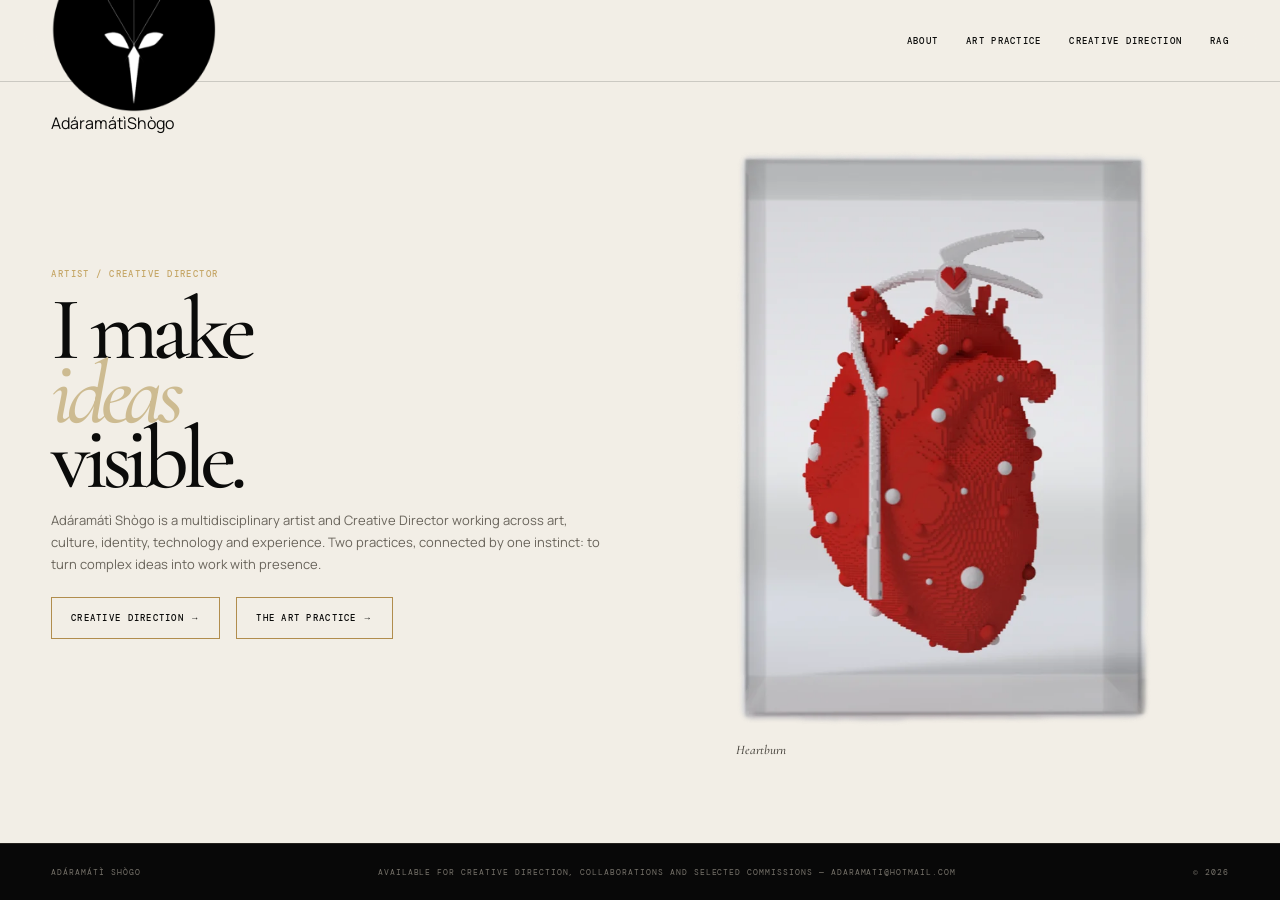
==== index.html @ a0c3c205 "Home page: title/meta word order, footer CTA with real email - Title and meta description now lead w" ====
<!doctype html>
<html lang="en">
<head>
<meta charset="utf-8" />
<meta name="viewport" content="width=device-width,initial-scale=1" />
<title>Adáramátì Shògo — Creative Director &amp; Multidisciplinary Artist</title>
<meta name="description" content="Adáramátì Shògo is a Creative Director and multidisciplinary artist working across art, culture, identity, technology and experience. Explore creative direction and the art practice." />
<meta name="theme-color" content="#f2eee6" />
<link rel="icon" type="image/png" href="images/mark-round.png" />
<link rel="stylesheet" href="shared.css" />
<style>
html,body{height:100%}
body{overflow:hidden;display:flex;flex-direction:column}
main{flex:1;display:flex;padding-top:82px;min-height:0}
.hero{flex:1;padding:0 0 2vh;display:grid;grid-template-columns:1.15fr .85fr;align-items:center;min-height:0}
.copy{padding:0 var(--pad)}
.gold{color:#c6a768}
h1{font:500 clamp(52px,7vw,120px)/.72 "Cormorant Garamond";letter-spacing:-.07em;margin:18px 0}
h1 em{font-style:italic;color:#cdbb91}
.intro{max-width:560px;color:#69645b;font-size:13px;line-height:1.7}
.actions{display:flex;gap:16px;margin-top:22px}
.art{padding:0 4vw 0 0;display:flex;flex-direction:column;align-items:flex-start;justify-content:center;height:100%}
.art img{width:auto;height:auto;max-width:100%;max-height:64vh;display:block}
.art-caption{margin-top:16px}
.art-caption .title{display:block;font:500 13px "Cormorant Garamond";font-style:italic;color:#4a463f}
footer{flex-shrink:0}
@media(max-width:750px){
html,body{height:auto}
body{overflow:visible}
main{flex:none;display:block;padding-top:70px;min-height:0}
.hero{flex:none;display:block;padding:4vh 0;min-height:0}
.art{order:-1;padding:3vh 12vw 0;align-items:center;height:auto;display:flex}
.art-caption{text-align:center}
.art img{max-height:38vh}
.actions{flex-wrap:wrap}
footer{flex-shrink:unset}
}
</style>
</head>
<body>

<header>
<div class="container nav">
<a class="brand" href="index.html">
<img src="images/mark-round.png" alt="" />
<span class="brand-text"><span>Adáramátì</span><span>Shògo</span></span>
</a>
<input type="checkbox" id="nav-toggle" class="nav-toggle" />
<label for="nav-toggle" class="nav-burger" aria-label="Menu"><span></span><span></span><span></span></label>
<nav>
<a href="about.html">About</a>
<a href="art.html">Art Practice</a>
<a href="creative-direction.html">Creative Direction</a>
<a href="https://arcv.art" target="_blank" rel="noopener">RAG</a>
</nav>
</div>
</header>

<main>
<section class="hero">
<div class="copy">
<div class="mono gold">Artist / Creative Director</div>
<h1>I make<br><em>ideas</em><br>visible.</h1>
<p class="intro">Adáramátì Shògo is a multidisciplinary artist and Creative Director working across art, culture, identity, technology and experience. Two practices, connected by one instinct: to turn complex ideas into work with presence.</p>
<div class="actions">
<a class="button" href="creative-direction.html">Creative Direction →</a>
<a class="button" href="art.html">The Art Practice →</a>
</div>
</div>
<div class="art">
<img src="images/heartburn.webp" alt="Heartburn" />
<div class="art-caption">
<span class="title">Heartburn</span>
</div>
</div>
</section>
</main>

<footer>
<div class="container foot">
<span>Adáramátì Shògo</span>
<span>Available for creative direction, collaborations and selected commissions — <a href="mailto:adaramati@hotmail.com">adaramati@hotmail.com</a></span>
<span>© 2026</span>
</div>
</footer>

</body>
</html>
---- shared.css ----
@import url('https://fonts.googleapis.com/css2?family=Cormorant+Garamond:wght@400;500;600&family=DM+Mono:wght@400;500&family=Manrope:wght@400;500;600&display=swap');
:root{--b:#080808;--p:#f2eee6;--g:#b18d4d;--m:#858078;--line:rgba(255,255,255,.16);--dark:#11110f;--pad:clamp(18px,4vw,68px)}

*{box-sizing:border-box}
html{scroll-behavior:smooth}
body{margin:0;background:var(--p);color:#0b0b0a;font-family:Manrope,Arial,sans-serif}
a{color:inherit;text-decoration:none}
img{max-width:100%;display:block}
.mono{font:500 9px DM Mono,monospace;letter-spacing:.16em;text-transform:uppercase}
.container{width:min(1540px,100%);margin:auto;padding:0 var(--pad)}

header{height:82px;position:fixed;z-index:20;top:0;left:0;right:0;background:rgba(242,238,230,.88);backdrop-filter:blur(18px);border-bottom:1px solid rgba(0,0,0,.16)}
.nav{height:100%;display:flex;align-items:center;justify-content:space-between}
.brand{width:165px}
.brand img{width:100%}
nav{display:flex;gap:28px;align-items:center}
nav a{font:500 9px DM Mono;letter-spacing:.14em;text-transform:uppercase}
nav a:hover{color:var(--g)}
.active{border-bottom:1px solid var(--g);padding-bottom:5px}

.nav-toggle{position:absolute;opacity:0;pointer-events:none}
.nav-burger{display:none;flex-direction:column;gap:5px;cursor:pointer;width:24px;padding:8px 0}
.nav-burger span{display:block;height:1.5px;width:100%;background:#141310;transition:transform 220ms cubic-bezier(.23,1,.32,1),opacity 220ms cubic-bezier(.23,1,.32,1)}
.nav-toggle:checked ~ .nav-burger span:nth-child(1){transform:translateY(6.5px) rotate(45deg)}
.nav-toggle:checked ~ .nav-burger span:nth-child(2){opacity:0}
.nav-toggle:checked ~ .nav-burger span:nth-child(3){transform:translateY(-6.5px) rotate(-45deg)}

.serif{font-family:"Cormorant Garamond",Georgia,serif}
.button{display:inline-block;border:1px solid var(--g);padding:14px 19px;font:500 9px DM Mono;letter-spacing:.14em;text-transform:uppercase;transition:background 200ms cubic-bezier(.23,1,.32,1),color 200ms cubic-bezier(.23,1,.32,1),transform 160ms cubic-bezier(.23,1,.32,1)}
.button:hover{background:var(--g);color:#090909}
.button:active{transform:scale(.97)}

footer{background:#080808;color:#77736b;border-top:1px solid #24221e;padding:23px 0}
.foot{display:flex;justify-content:space-between;font:400 8px DM Mono;letter-spacing:.12em;text-transform:uppercase}

@media(max-width:750px){
.nav-burger{display:flex}
nav{
  position:fixed;top:82px;left:0;right:0;
  flex-direction:column;align-items:stretch;gap:0;
  background:rgba(242,238,230,.98);
  backdrop-filter:blur(18px);
  border-bottom:1px solid rgba(0,0,0,.16);
  max-height:0;overflow:hidden;
  transition:max-height 280ms cubic-bezier(.23,1,.32,1);
}
nav a{display:block;width:100%;padding:16px var(--pad);border-bottom:1px solid rgba(0,0,0,.08)}
.nav-toggle:checked ~ nav{max-height:320px}
.foot{flex-direction:column;gap:10px}
}

@media (prefers-reduced-motion: reduce) {
  html { scroll-behavior: auto; }
  * { transition-duration: 120ms !important; }
}
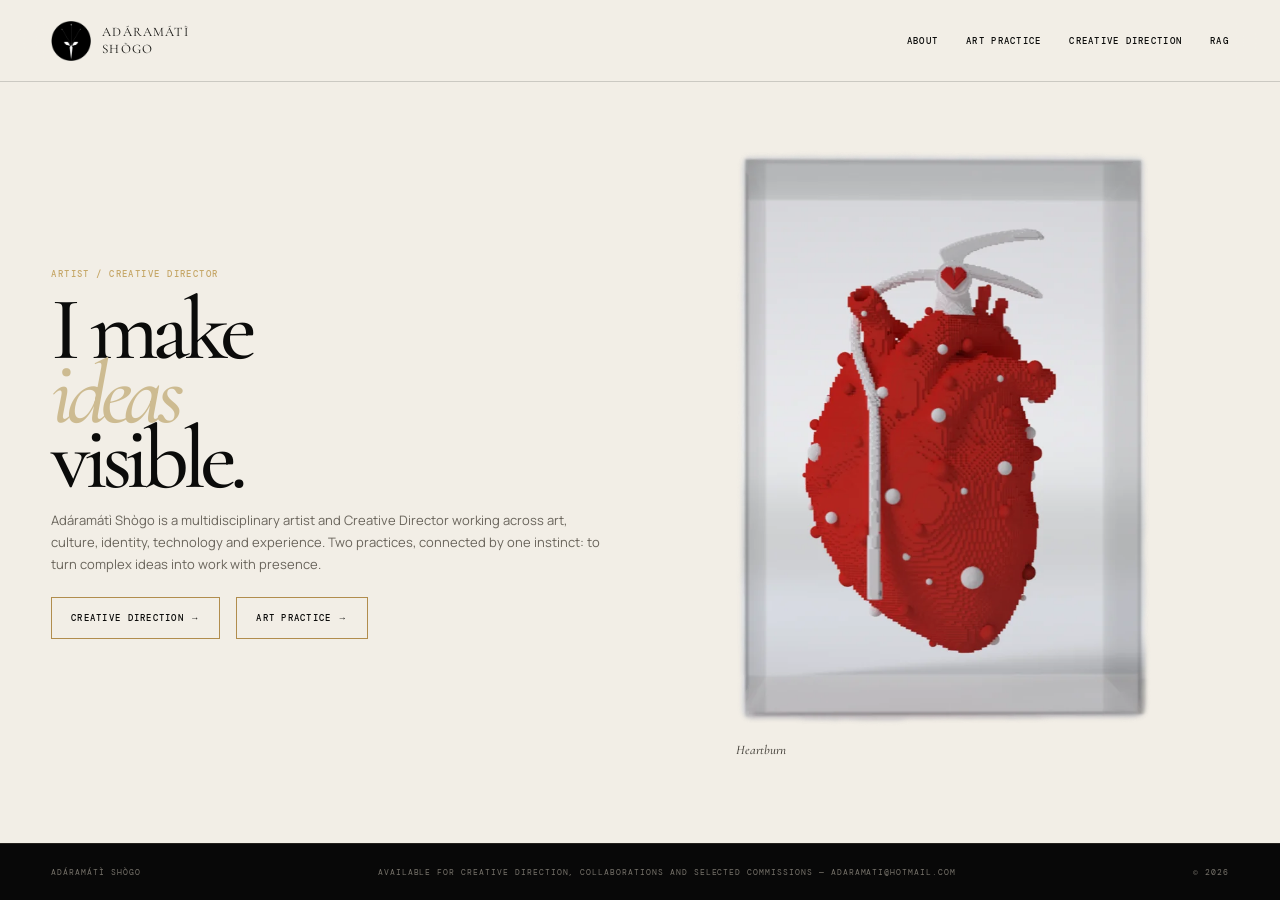
==== commit 281e25c8: "Fix real gaps flagged by an external site audit Verified each claim before acting; the audit's alt-t" ====
--- a/index.html
+++ b/index.html
@@ -64,7 +64,7 @@
 <p class="intro">Adáramátì Shògo is a multidisciplinary artist and Creative Director working across art, culture, identity, technology and experience. Two practices, connected by one instinct: to turn complex ideas into work with presence.</p>
 <div class="actions">
 <a class="button" href="creative-direction.html">Creative Direction →</a>
-<a class="button" href="art.html">The Art Practice →</a>
+<a class="button" href="art.html">Art Practice →</a>
 </div>
 </div>
 <div class="art">
--- a/shared.css
+++ b/shared.css
@@ -11,8 +11,10 @@
 
 header{height:82px;position:fixed;z-index:20;top:0;left:0;right:0;background:rgba(242,238,230,.88);backdrop-filter:blur(18px);border-bottom:1px solid rgba(0,0,0,.16)}
 .nav{height:100%;display:flex;align-items:center;justify-content:space-between}
-.brand{width:165px}
-.brand img{width:100%}
+.brand{display:flex;align-items:center;gap:11px}
+.brand img{width:40px;height:40px;flex-shrink:0}
+.brand-text{display:flex;flex-direction:column;justify-content:center;line-height:1.3;font-family:"Cormorant Garamond",Georgia,serif}
+.brand-text span{font-size:13px;letter-spacing:.09em;text-transform:uppercase;color:#141310}
 nav{display:flex;gap:28px;align-items:center}
 nav a{font:500 9px DM Mono;letter-spacing:.14em;text-transform:uppercase}
 nav a:hover{color:var(--g)}
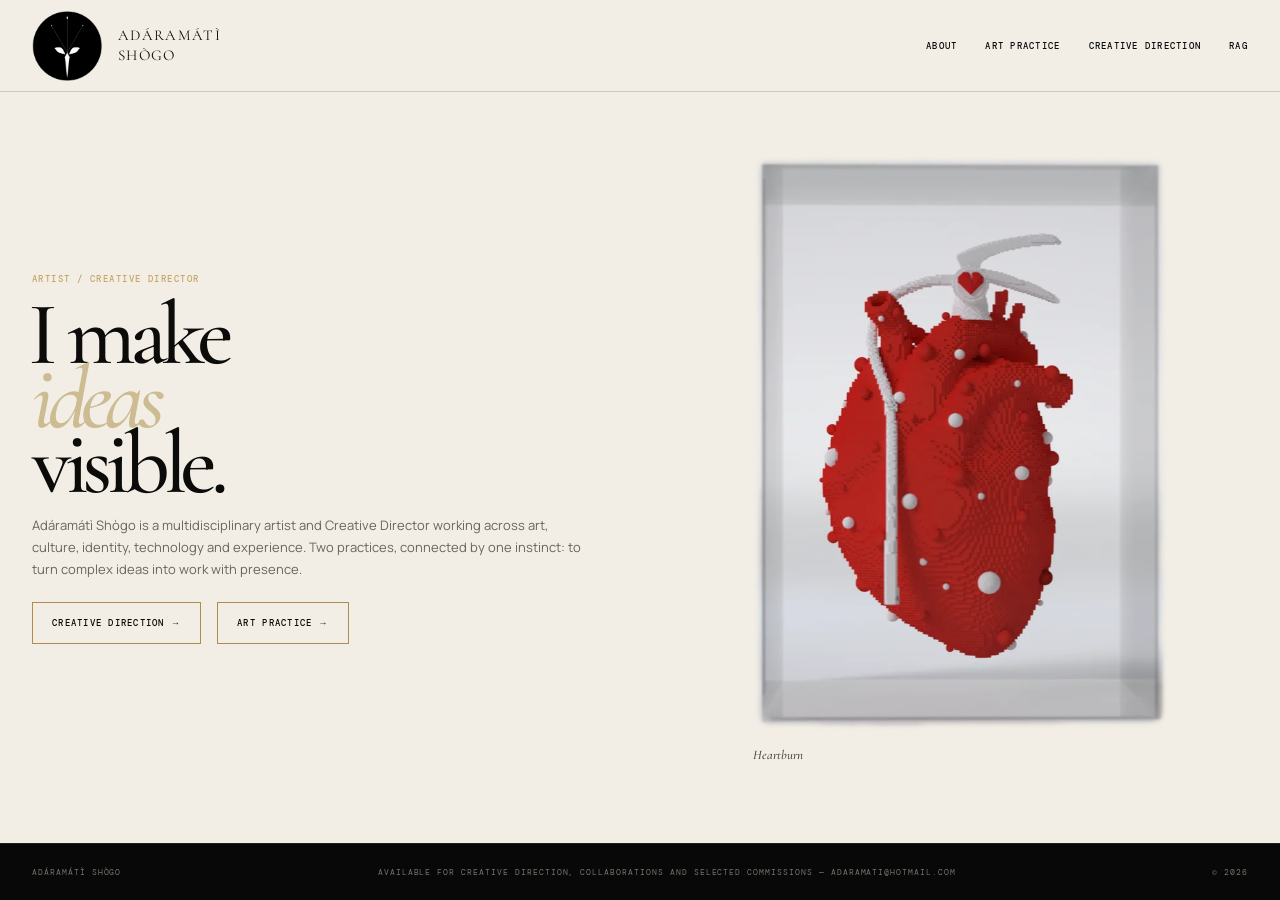
==== commit 79043efd: "Fix header/hero/footer container alignment, enlarge logo - One shared .container (1400px + 32px gutt" ====
--- a/index.html
+++ b/index.html
@@ -11,15 +11,14 @@
 <style>
 html,body{height:100%}
 body{overflow:hidden;display:flex;flex-direction:column}
-main{flex:1;display:flex;padding-top:82px;min-height:0}
-.hero{flex:1;padding:0 0 2vh;display:grid;grid-template-columns:1.15fr .85fr;align-items:center;min-height:0}
-.copy{padding:0 var(--pad)}
+main{flex:1;display:flex;padding-top:92px;min-height:0}
+.hero{flex:1;padding-bottom:2vh;display:grid;grid-template-columns:1.15fr .85fr;column-gap:4vw;align-items:center;min-height:0}
 .gold{color:#c6a768}
-h1{font:500 clamp(52px,7vw,120px)/.72 "Cormorant Garamond";letter-spacing:-.07em;margin:18px 0}
+h1{font:500 clamp(52px,7vw,120px)/.72 "Cormorant Garamond";letter-spacing:-.07em;margin:18px 0;text-indent:-.04em}
 h1 em{font-style:italic;color:#cdbb91}
 .intro{max-width:560px;color:#69645b;font-size:13px;line-height:1.7}
 .actions{display:flex;gap:16px;margin-top:22px}
-.art{padding:0 4vw 0 0;display:flex;flex-direction:column;align-items:flex-start;justify-content:center;height:100%}
+.art{display:flex;flex-direction:column;align-items:flex-start;justify-content:center;height:100%}
 .art img{width:auto;height:auto;max-width:100%;max-height:64vh;display:block}
 .art-caption{margin-top:16px}
 .art-caption .title{display:block;font:500 13px "Cormorant Garamond";font-style:italic;color:#4a463f}
@@ -27,9 +26,9 @@
 @media(max-width:750px){
 html,body{height:auto}
 body{overflow:visible}
-main{flex:none;display:block;padding-top:70px;min-height:0}
-.hero{flex:none;display:block;padding:4vh 0;min-height:0}
-.art{order:-1;padding:3vh 12vw 0;align-items:center;height:auto;display:flex}
+main{flex:none;display:block;padding-top:80px;min-height:0}
+.hero{flex:none;display:block;padding-block:4vh;min-height:0}
+.art{order:-1;padding-top:3vh;align-items:center;height:auto;display:flex}
 .art-caption{text-align:center}
 .art img{max-height:38vh}
 .actions{flex-wrap:wrap}
@@ -57,7 +56,7 @@
 </header>
 
 <main>
-<section class="hero">
+<section class="hero container">
 <div class="copy">
 <div class="mono gold">Artist / Creative Director</div>
 <h1>I make<br><em>ideas</em><br>visible.</h1>
--- a/shared.css
+++ b/shared.css
@@ -1,5 +1,5 @@
 @import url('https://fonts.googleapis.com/css2?family=Cormorant+Garamond:wght@400;500;600&family=DM+Mono:wght@400;500&family=Manrope:wght@400;500;600&display=swap');
-:root{--b:#080808;--p:#f2eee6;--g:#b18d4d;--m:#858078;--line:rgba(255,255,255,.16);--dark:#11110f;--pad:clamp(18px,4vw,68px)}
+:root{--b:#080808;--p:#f2eee6;--g:#b18d4d;--m:#858078;--line:rgba(255,255,255,.16);--dark:#11110f;--pad:clamp(18px,4vw,68px);--container:1400px;--gutter:32px}
 
 *{box-sizing:border-box}
 html{scroll-behavior:smooth}
@@ -7,14 +7,14 @@
 a{color:inherit;text-decoration:none}
 img{max-width:100%;display:block}
 .mono{font:500 9px DM Mono,monospace;letter-spacing:.16em;text-transform:uppercase}
-.container{width:min(1540px,100%);margin:auto;padding:0 var(--pad)}
+.container{width:100%;max-width:calc(var(--container) + var(--gutter) * 2);margin-inline:auto;padding-inline:var(--gutter)}
 
-header{height:82px;position:fixed;z-index:20;top:0;left:0;right:0;background:rgba(242,238,230,.88);backdrop-filter:blur(18px);border-bottom:1px solid rgba(0,0,0,.16)}
+header{height:92px;position:fixed;z-index:20;top:0;left:0;right:0;background:rgba(242,238,230,.88);backdrop-filter:blur(18px);border-bottom:1px solid rgba(0,0,0,.16)}
 .nav{height:100%;display:flex;align-items:center;justify-content:space-between}
-.brand{display:flex;align-items:center;gap:11px}
-.brand img{width:40px;height:40px;flex-shrink:0}
+.brand{display:flex;align-items:center;gap:16px}
+.brand img{width:70px;height:70px;flex-shrink:0}
 .brand-text{display:flex;flex-direction:column;justify-content:center;line-height:1.3;font-family:"Cormorant Garamond",Georgia,serif}
-.brand-text span{font-size:13px;letter-spacing:.09em;text-transform:uppercase;color:#141310}
+.brand-text span{font-size:15px;letter-spacing:.09em;text-transform:uppercase;color:#141310}
 nav{display:flex;gap:28px;align-items:center}
 nav a{font:500 9px DM Mono;letter-spacing:.14em;text-transform:uppercase}
 nav a:hover{color:var(--g)}
@@ -38,7 +38,7 @@
 @media(max-width:750px){
 .nav-burger{display:flex}
 nav{
-  position:fixed;top:82px;left:0;right:0;
+  position:fixed;top:92px;left:0;right:0;
   flex-direction:column;align-items:stretch;gap:0;
   background:rgba(242,238,230,.98);
   backdrop-filter:blur(18px);
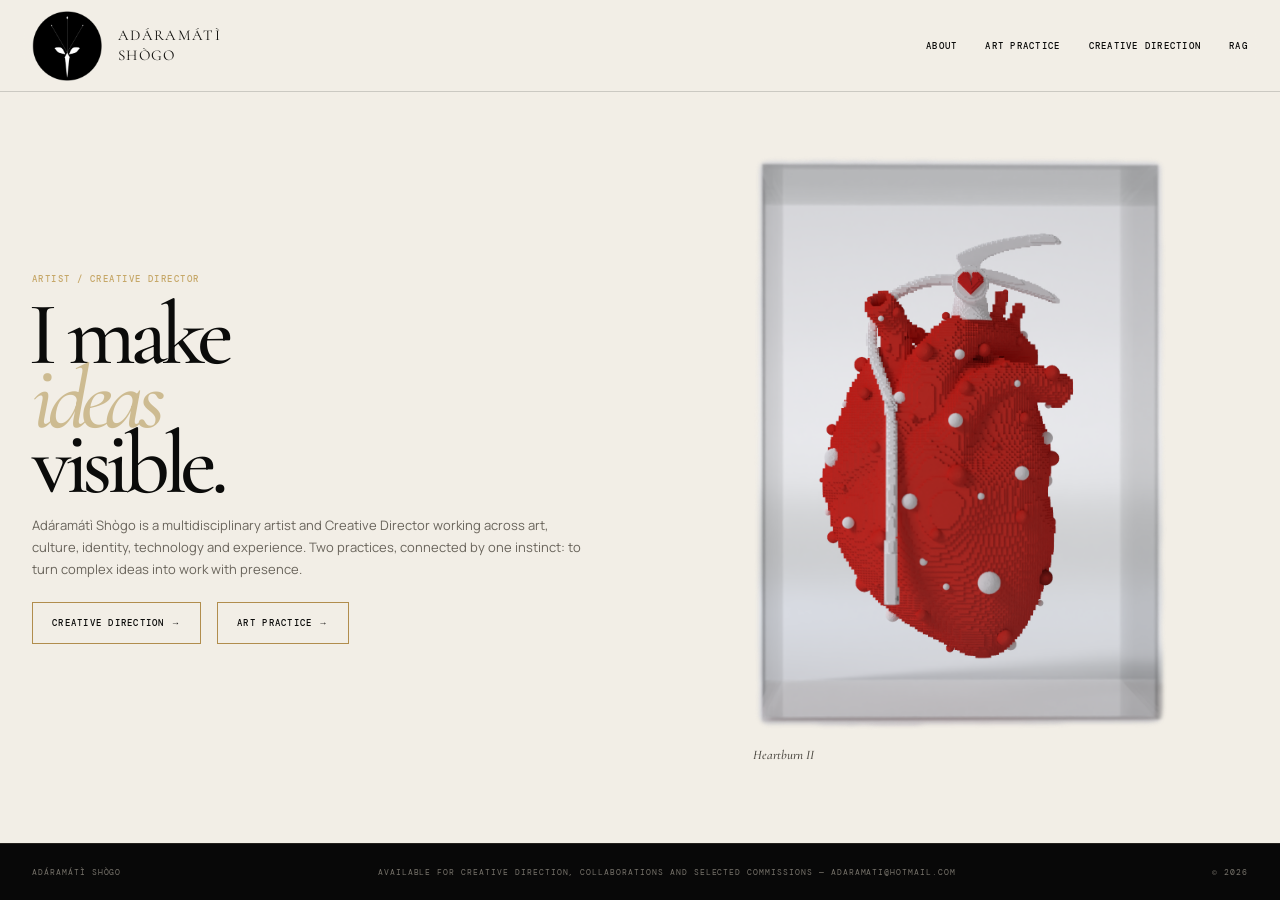
==== commit b323a9c4: "Art page: swap in real works, add client logos to Creative Direction - Art page: remove The Wager, r" ====
--- a/index.html
+++ b/index.html
@@ -67,9 +67,9 @@
 </div>
 </div>
 <div class="art">
-<img src="images/heartburn.webp" alt="Heartburn" />
+<img src="images/heartburn-ii-sculpture.png" alt="Heartburn II, resin sculpture" />
 <div class="art-caption">
-<span class="title">Heartburn</span>
+<span class="title">Heartburn II</span>
 </div>
 </div>
 </section>
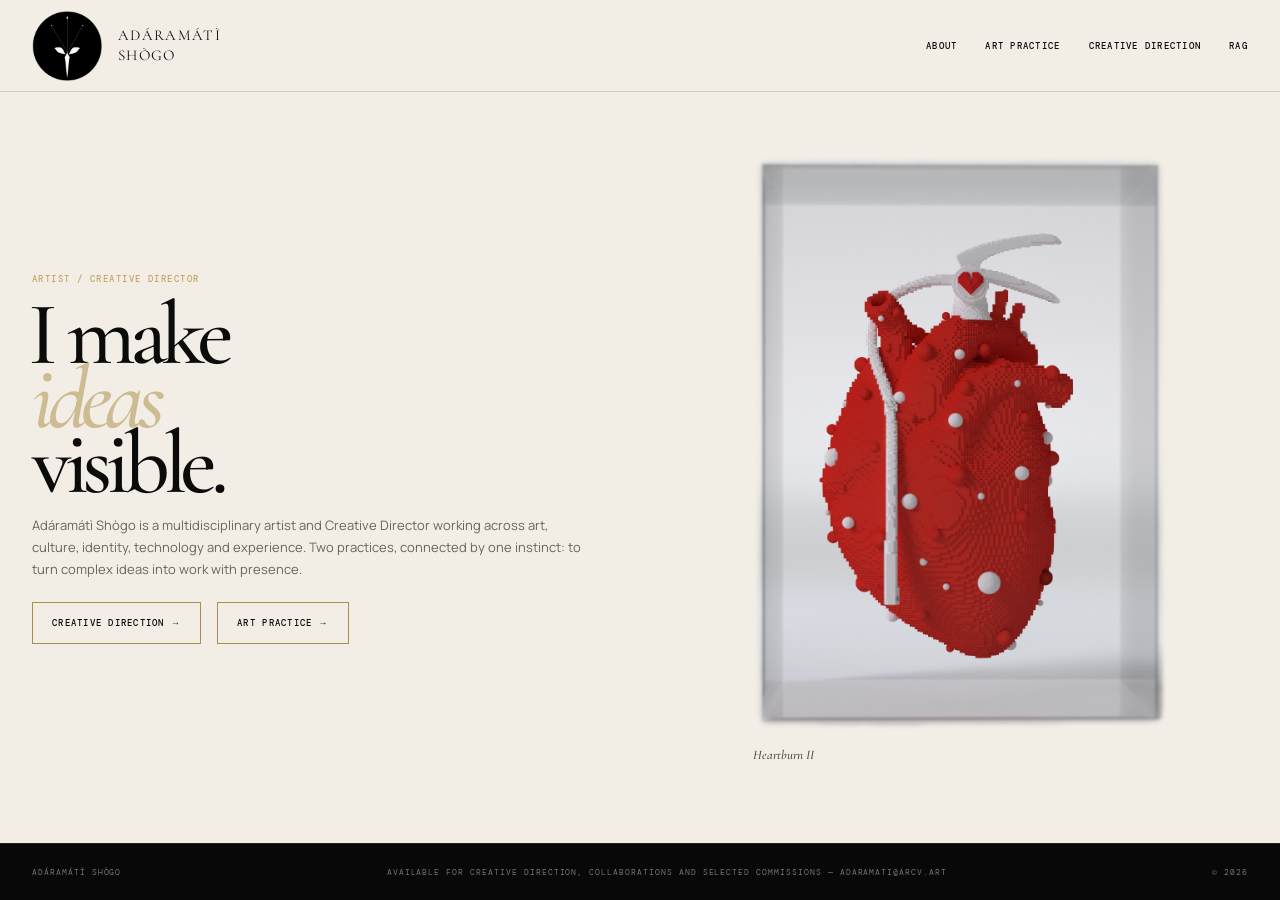
==== commit 7d67c90a: "Switch contact email to adaramati@arcv.art site-wide Replaces adaramati@hotmail.com in every mailto " ====
--- a/index.html
+++ b/index.html
@@ -13,7 +13,6 @@
 body{overflow:hidden;display:flex;flex-direction:column}
 main{flex:1;display:flex;padding-top:92px;min-height:0}
 .hero{flex:1;padding-bottom:2vh;display:grid;grid-template-columns:1.15fr .85fr;column-gap:4vw;align-items:center;min-height:0}
-.gold{color:#c6a768}
 h1{font:500 clamp(52px,7vw,120px)/.72 "Cormorant Garamond";letter-spacing:-.07em;margin:18px 0;text-indent:-.04em}
 h1 em{font-style:italic;color:#cdbb91}
 .intro{max-width:560px;color:#69645b;font-size:13px;line-height:1.7}
@@ -50,7 +49,7 @@
 <a href="about.html">About</a>
 <a href="art.html">Art Practice</a>
 <a href="creative-direction.html">Creative Direction</a>
-<a href="https://arcv.art" target="_blank" rel="noopener">RAG</a>
+<a href="rag.html">RAG</a>
 </nav>
 </div>
 </header>
@@ -78,7 +77,7 @@
 <footer>
 <div class="container foot">
 <span>Adáramátì Shògo</span>
-<span>Available for creative direction, collaborations and selected commissions — <a href="mailto:adaramati@hotmail.com">adaramati@hotmail.com</a></span>
+<span>Available for creative direction, collaborations and selected commissions — <a href="mailto:adaramati@arcv.art">adaramati@arcv.art</a></span>
 <span>© 2026</span>
 </div>
 </footer>
--- a/shared.css
+++ b/shared.css
@@ -2,11 +2,12 @@
 :root{--b:#080808;--p:#f2eee6;--g:#b18d4d;--m:#858078;--line:rgba(255,255,255,.16);--dark:#11110f;--pad:clamp(18px,4vw,68px);--container:1400px;--gutter:32px}
 
 *{box-sizing:border-box}
-html{scroll-behavior:smooth}
+html{scroll-behavior:smooth;overflow-y:scroll}
 body{margin:0;background:var(--p);color:#0b0b0a;font-family:Manrope,Arial,sans-serif}
 a{color:inherit;text-decoration:none}
 img{max-width:100%;display:block}
 .mono{font:500 9px DM Mono,monospace;letter-spacing:.16em;text-transform:uppercase}
+.gold{color:#c6a768}
 .container{width:100%;max-width:calc(var(--container) + var(--gutter) * 2);margin-inline:auto;padding-inline:var(--gutter)}
 
 header{height:92px;position:fixed;z-index:20;top:0;left:0;right:0;background:rgba(242,238,230,.88);backdrop-filter:blur(18px);border-bottom:1px solid rgba(0,0,0,.16)}
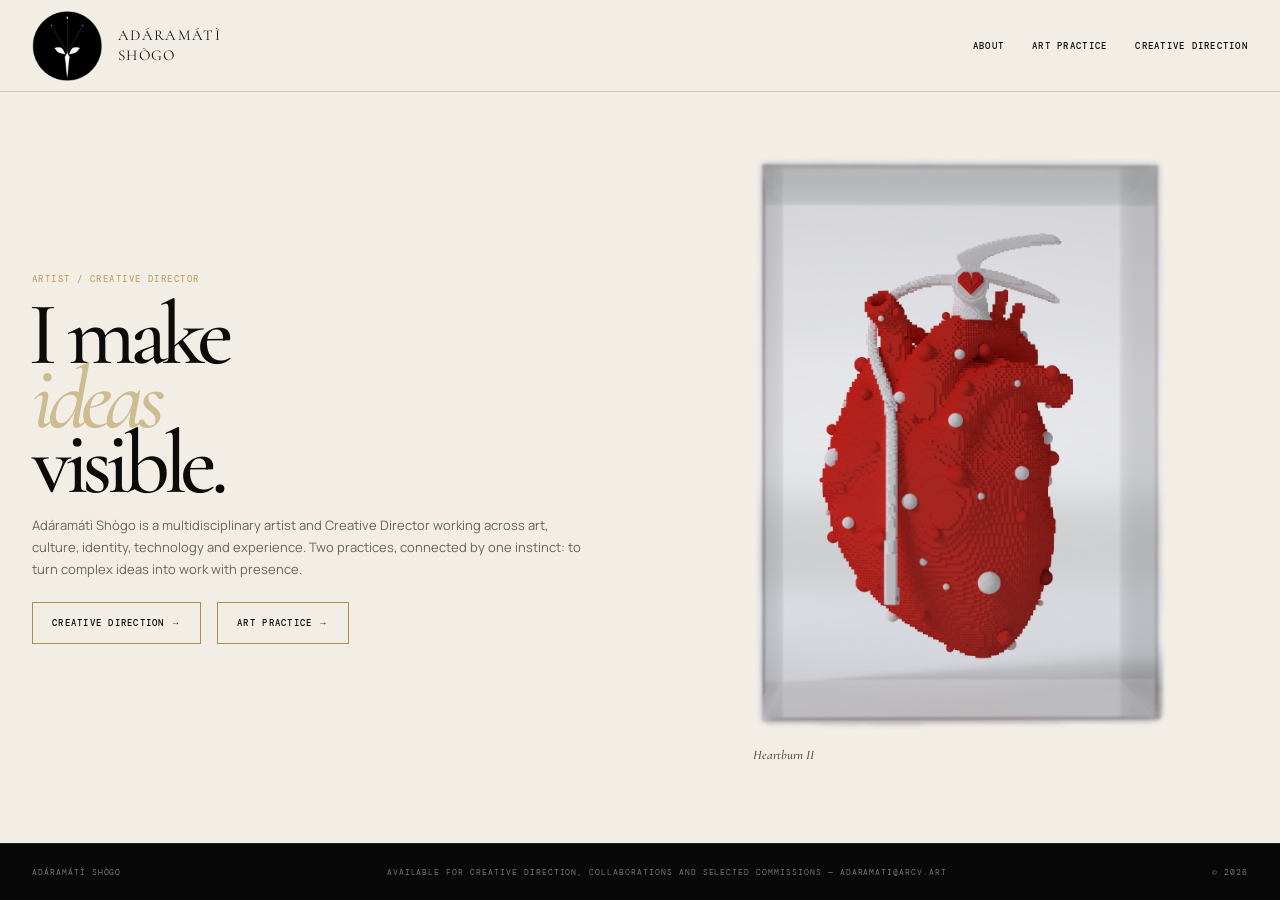
==== commit b263080f: "Remove RAG page; correct Spend & Win year and About timeline - Delete rag.html, its nav links, and i" ====
--- a/index.html
+++ b/index.html
@@ -49,7 +49,6 @@
 <a href="about.html">About</a>
 <a href="art.html">Art Practice</a>
 <a href="creative-direction.html">Creative Direction</a>
-<a href="rag.html">RAG</a>
 </nav>
 </div>
 </header>
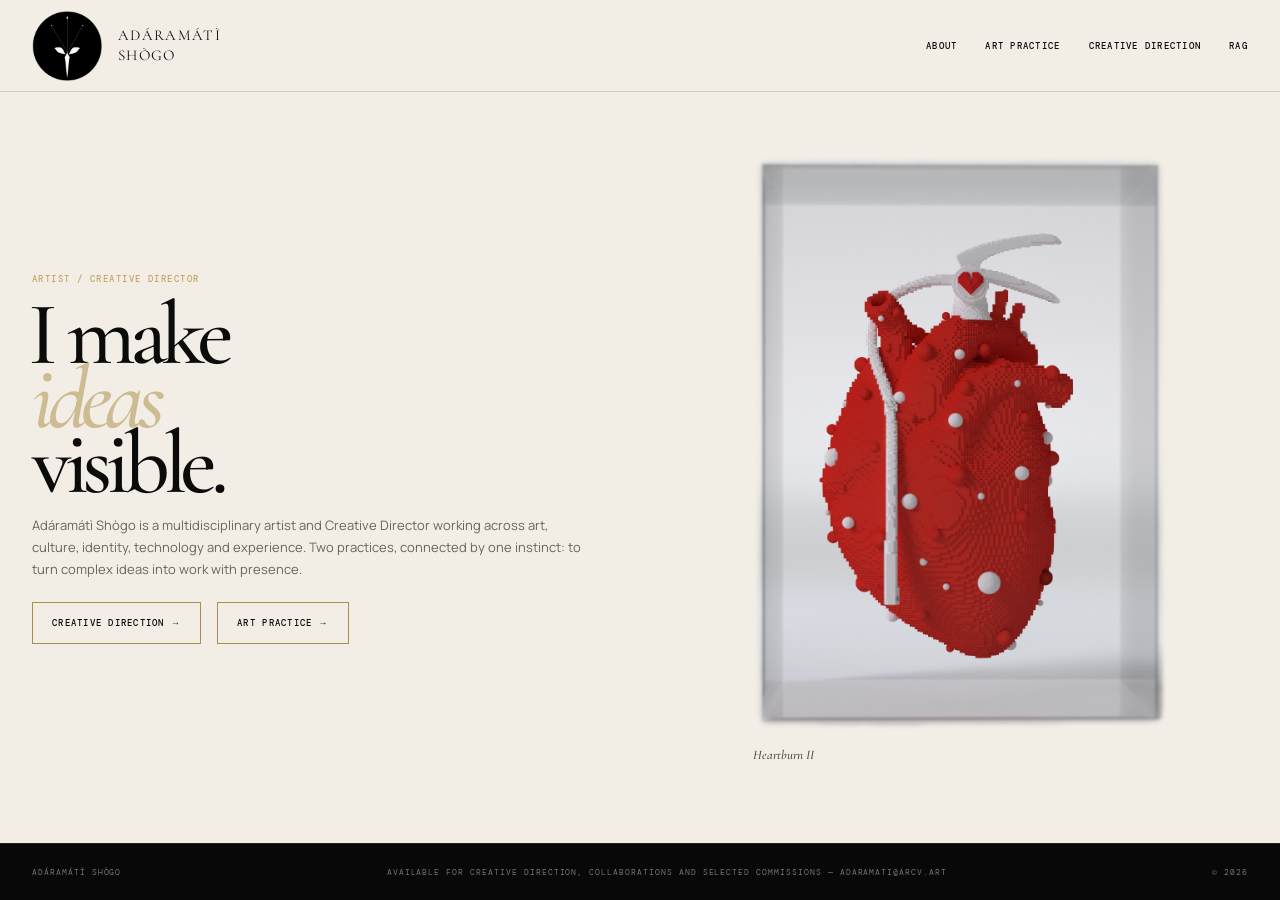
==== commit d8c849a6: "Restore RAG page without the Join section - Restore rag.html from before b263080, minus the "05 / Jo" ====
--- a/index.html
+++ b/index.html
@@ -49,6 +49,7 @@
 <a href="about.html">About</a>
 <a href="art.html">Art Practice</a>
 <a href="creative-direction.html">Creative Direction</a>
+<a href="rag.html">RAG</a>
 </nav>
 </div>
 </header>
